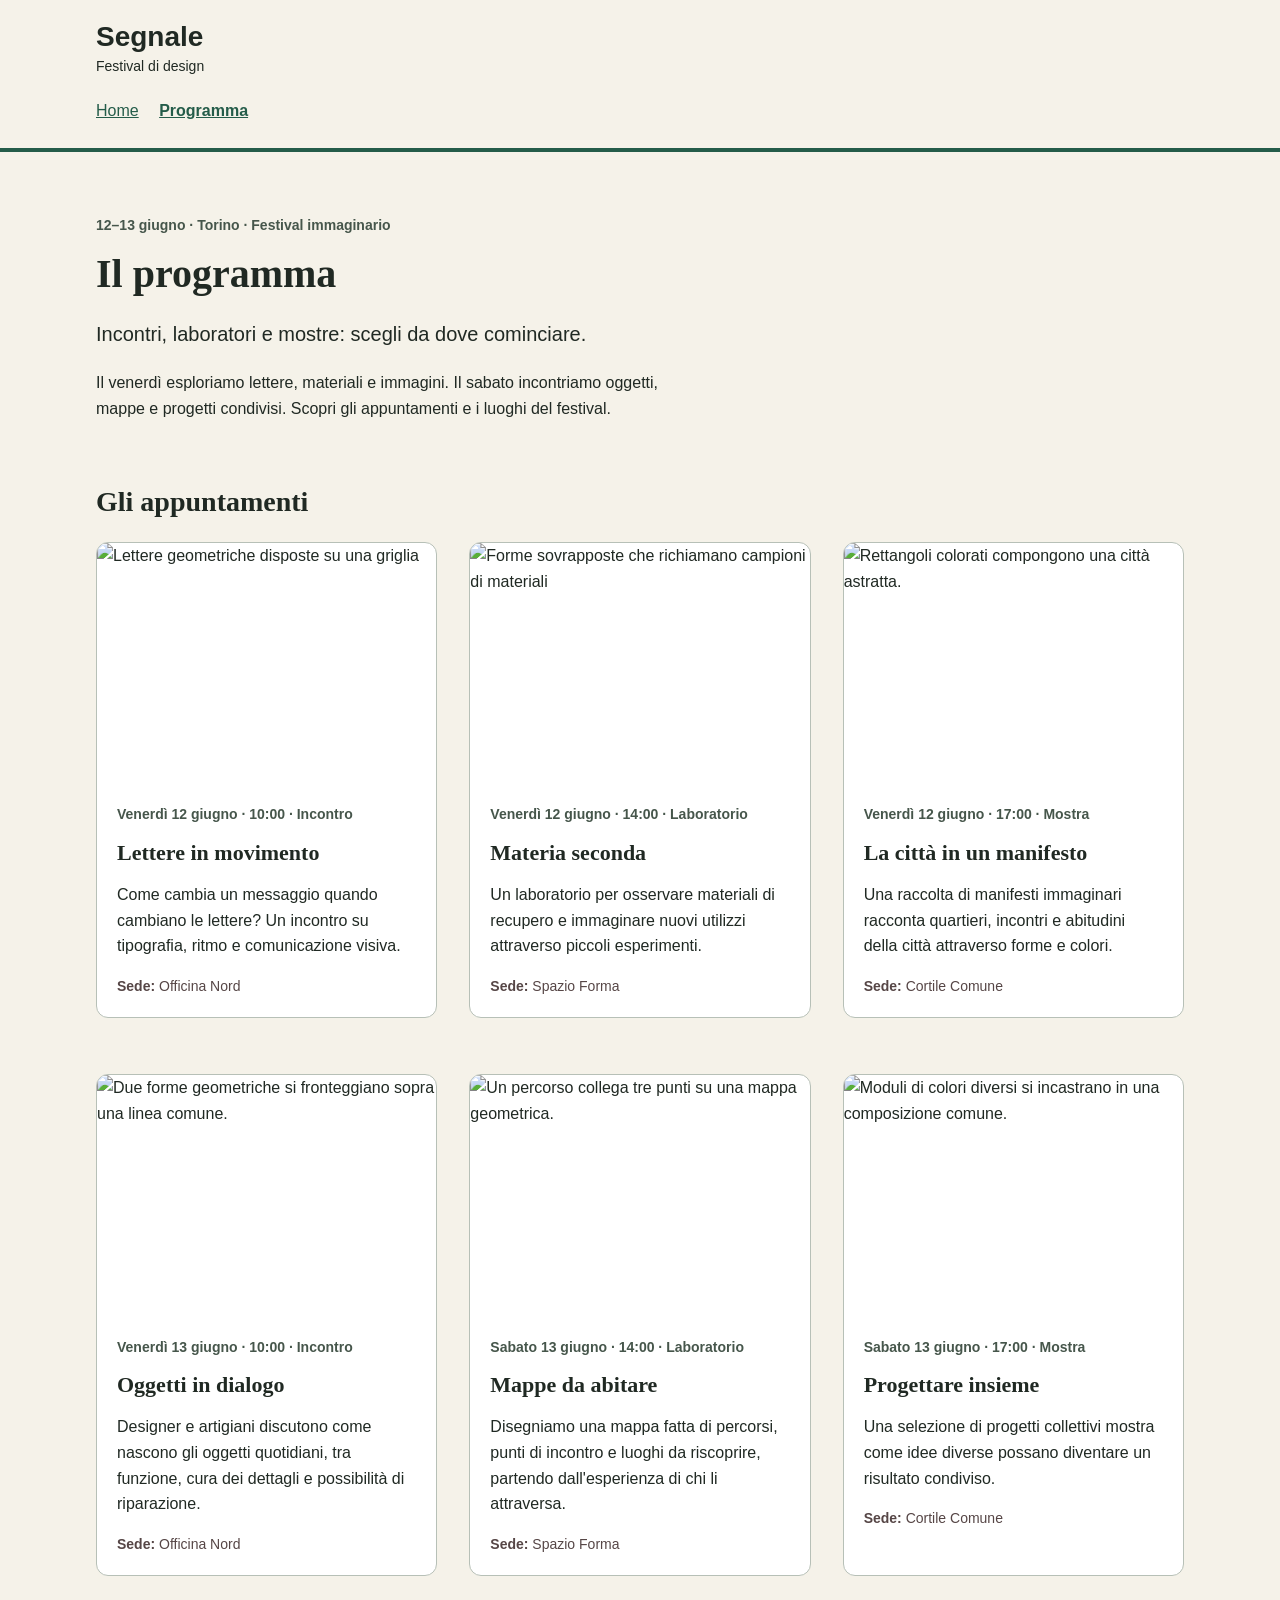
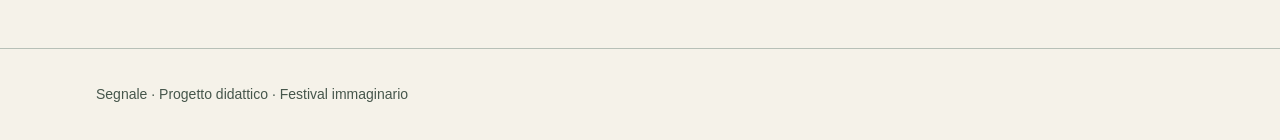
==== programma.html @ ca5b740c "Add files via upload" ====
<!doctype html>
<html lang="it">
<head>
  <meta charset="utf-8">
  <meta name="viewport" content="width=device-width, initial-scale=1">
  <title>Programma — Segnale</title>
  <link rel="stylesheet" href="style.css">
</head>
<body>
  <a class="skip-link" href="#contenuto">Vai al contenuto</a>
  <header class="site-header">
    <div class="container">
      <a class="brand" href="index.html">Segnale<span>Festival di design</span></a>
      <nav aria-label="Navigazione principale">
        <a href="index.html">Home</a>

        <a href="programma.html" aria-current="page">Programma</a>
      </nav>
    </div>
  </header>

  <main id="contenuto" class="container">
    <section class="intro" aria-labelledby="titolo-programma">
      <p class="eyebrow">12–13 giugno · Torino · Festival immaginario</p>
      <h1 id="titolo-programma">Il programma</h1>
      <p class="lead">Incontri, laboratori e mostre: scegli da dove cominciare.</p>
      <p class="reading-text">Il venerdì esploriamo lettere, materiali e immagini. Il sabato incontriamo oggetti, mappe e progetti condivisi. Scopri gli appuntamenti e i luoghi del festival.</p>
    </section>

    <section class="content-section" aria-labelledby="titolo-eventi">
      <h2 id="titolo-eventi">Gli appuntamenti</h2>
      <div class="event-grid">
        <article class="event-card">
          <img src="assets/lettere-in-movimento.svg" alt="Lettere geometriche disposte su una griglia" width="900" height="600">
          <div class="event-body">
            <p class="event-meta">Venerdì 12 giugno · 10:00 · Incontro</p>
            <h3>Lettere in movimento</h3>
            <p>Come cambia un messaggio quando cambiano le lettere? Un incontro su tipografia, ritmo e comunicazione visiva.</p>
            <p class="event-place"><strong>Sede:</strong> Officina Nord</p>
          </div>
        </article>
        
        <article class="event-card">
          <img src="assets/materia-seconda.svg" alt="Forme sovrapposte che richiamano campioni di materiali" width="900" height="600">
          <div class="event-body">
            <p class="event-meta">Venerdì 12 giugno · 14:00 · Laboratorio</p>
            <h3>Materia seconda</h3>
            <p>Un laboratorio per osservare materiali di recupero e immaginare nuovi utilizzi attraverso piccoli esperimenti.</p>
            <p class="event-place"><strong>Sede:</strong> Spazio Forma</p>
          </div>
        </article>

        <article class="event-card">
          <img src="assets/citta-manifesto.svg" alt="Rettangoli colorati compongono una città astratta." width="900" height="600">
          <div class="event-body">
            <p class="event-meta">Venerdì 12 giugno · 17:00 · Mostra</p>
            <h3>La città in un manifesto</h3>
            <p>Una raccolta di manifesti immaginari racconta quartieri, incontri e abitudini della città attraverso forme e colori.</p>
            <p class="event-place"><strong>Sede:</strong> Cortile Comune</p>
          </div>
        </article>

         <article class="event-card">
          <img src="assets/oggetti-dialogo.svg" alt="Due forme geometriche si fronteggiano sopra una linea comune." width="900" height="600">
          <div class="event-body">
            <p class="event-meta">Venerdì 13 giugno · 10:00 · Incontro</p>
            <h3>Oggetti in dialogo</h3>
            <p>Designer e artigiani discutono come nascono gli oggetti quotidiani, tra funzione, cura dei dettagli e possibilità di riparazione.</p>
            <p class="event-place"><strong>Sede:</strong> Officina Nord</p>
          </div>
        </article>
      
         <article class="event-card">
          <img src="assets/mappe-abitare.svg" alt="Un percorso collega tre punti su una mappa geometrica." width="900" height="600">
          <div class="event-body">
            <p class="event-meta">Sabato 13 giugno · 14:00 · Laboratorio</p>
            <h3>Mappe da abitare</h3>
            <p>Disegniamo una mappa fatta di percorsi, punti di incontro e luoghi da riscoprire, partendo dall'esperienza di chi li attraversa.</p>
            <p class="event-place"><strong>Sede:</strong> Spazio Forma</p>
          </div>
        </article>

         <article class="event-card">
          <img src="assets/progettare-insieme.svg" alt="Moduli di colori diversi si incastrano in una composizione comune." width="900" height="600">
          <div class="event-body">
            <p class="event-meta">Sabato 13 giugno · 17:00 · Mostra</p>
            <h3>Progettare insieme</h3>
            <p>Una selezione di progetti collettivi mostra come idee diverse possano diventare un risultato condiviso.</p>
            <p class="event-place"><strong>Sede:</strong> Cortile Comune</p>
          </div>
        </article>
        <!-- Aggiungere qui gli altri quattro eventi indicati in istruzioni/CONTENUTI-EVENTI.md. -->
      </div>
    </section>
  </main>

  <footer class="site-footer"><div class="container"><p>Segnale · Progetto didattico · Festival immaginario</p></div></footer>
</body>
</html>
---- style.css ----
:root {
  --colore-primario: #245c49;
  --colore-primario-scuro: #173f32;
  --colore-sfondo: #f5f2e9;
  --colore-testo: #202923;
  --font-testo: Arial, Helvetica, sans-serif;
  --font-titoli: Georgia, "Times New Roman", serif;
}

* {
  box-sizing: border-box;
}

body {
  margin: 0;
  background: var(--colore-sfondo);
  color: var(--colore-testo);
  font-family: var(--font-testo);
  font-size: 1rem;
  line-height: 1.6;
}

a {
  color: var(--colore-primario);
}

a:hover {
  text-decoration-thickness: 3px;
}

a:focus-visible {
  outline: 3px solid var(--colore-testo);
  outline-offset: 4px;
}

.container {
  width: 92%;
  max-width: 68rem;
  margin: 0 auto;
}

.site-header {
  padding: 1.25rem 0;
  border-bottom: 4px solid var(--colore-primario);
}

.brand {
  display: inline-block;
  color: var(--colore-testo);
  font-size: 1.75rem;
  font-weight: bold;
  line-height: 1.2;
  text-decoration: none;
}

.brand span {
  display: block;
  margin-top: 0.25rem;
  font-size: 0.875rem;
  font-weight: normal;
}

nav {
  margin-top: 1rem;
}

nav a {
  display: inline-block;
  margin-right: 1rem;
  padding: 0.25rem 0;
}

nav a[aria-current="page"] {
  font-weight: bold;
}

.intro {
  padding: 3rem 0 1rem;
}

.eyebrow,
.event-meta {
  color: #46564b;
  font-size: 0.875rem;
  font-weight: bold;
}

h1,
h2,
h3 {
  font-family: var(--font-titoli);
  line-height: 1.2;
}

h1 {
  max-width: 18ch;
  margin: 0.75rem 0 1.25rem;
  font-size: 2.5rem;
}

h2 {
  font-size: 1.75rem;
}

h3 {
  margin: 0.5rem 0 0.75rem;
  font-size: 1.375rem;
}

.lead {
  max-width: 48ch;
  font-size: 1.25rem;
}

.reading-text {
  max-width: 65ch;
}

.button-link {
  display: inline-block;
  margin-top: 1rem;
  padding: 0.75rem 1.25rem;
  border-radius: 0.5rem;
  background: var(--colore-primario);
  color: #ffffff;
  font-weight: bold;
  text-decoration: none;
}

.button-link:hover {
  background: var(--colore-primario-scuro);
}

.content-section {
  margin: 2rem 0 3rem;
}

.festival-image {
  display: block;
  width: 100%;
  max-width: 54rem;
  height: auto;
  margin-top: 1.5rem;
  border-radius: 0.75rem;
}

.venues {
  padding-left: 1.25rem;
}

.venues li {
  margin-bottom: 0.5rem;
}

.event-grid {
  display: grid;
  grid-template-columns: repeat(2, 1fr);
  gap: 2rem;
}


.event-card {
  margin-bottom: 1.5rem;
  overflow: hidden;
  border: 1px solid #b7c0b7;
  border-radius: 0.75rem;
  background: #ffffff;
}

.event-card img {
  display: block;
  width: 100%;
  height: auto;
}

.event-body {
  padding: 1.25rem;
}

.event-body p:last-child {
  margin-bottom: 0;
}

.event-place {
  color: #564646;
  font-size: 0.875rem;
}

.site-footer {
  padding: 1.25rem 0;
  border-top: 1px solid #b7c0b7;
  color: #46564b;
  font-size: 0.875rem;
}

.skip-link {
  position: absolute;
  top: -6rem;
  left: 1rem;
  padding: 0.75rem 1rem;
  background: #ffffff;
  color: var(--colore-testo);
}

.skip-link:focus {
  top: 1rem;
}

@media (max-width: 599px) {
  .event-grid {
    grid-template-columns: 1fr;
  }
}

@media (min-width: 1024px) {
  .event-grid {
    grid-template-columns: repeat(3, minmax(0, 1fr));
  }
}
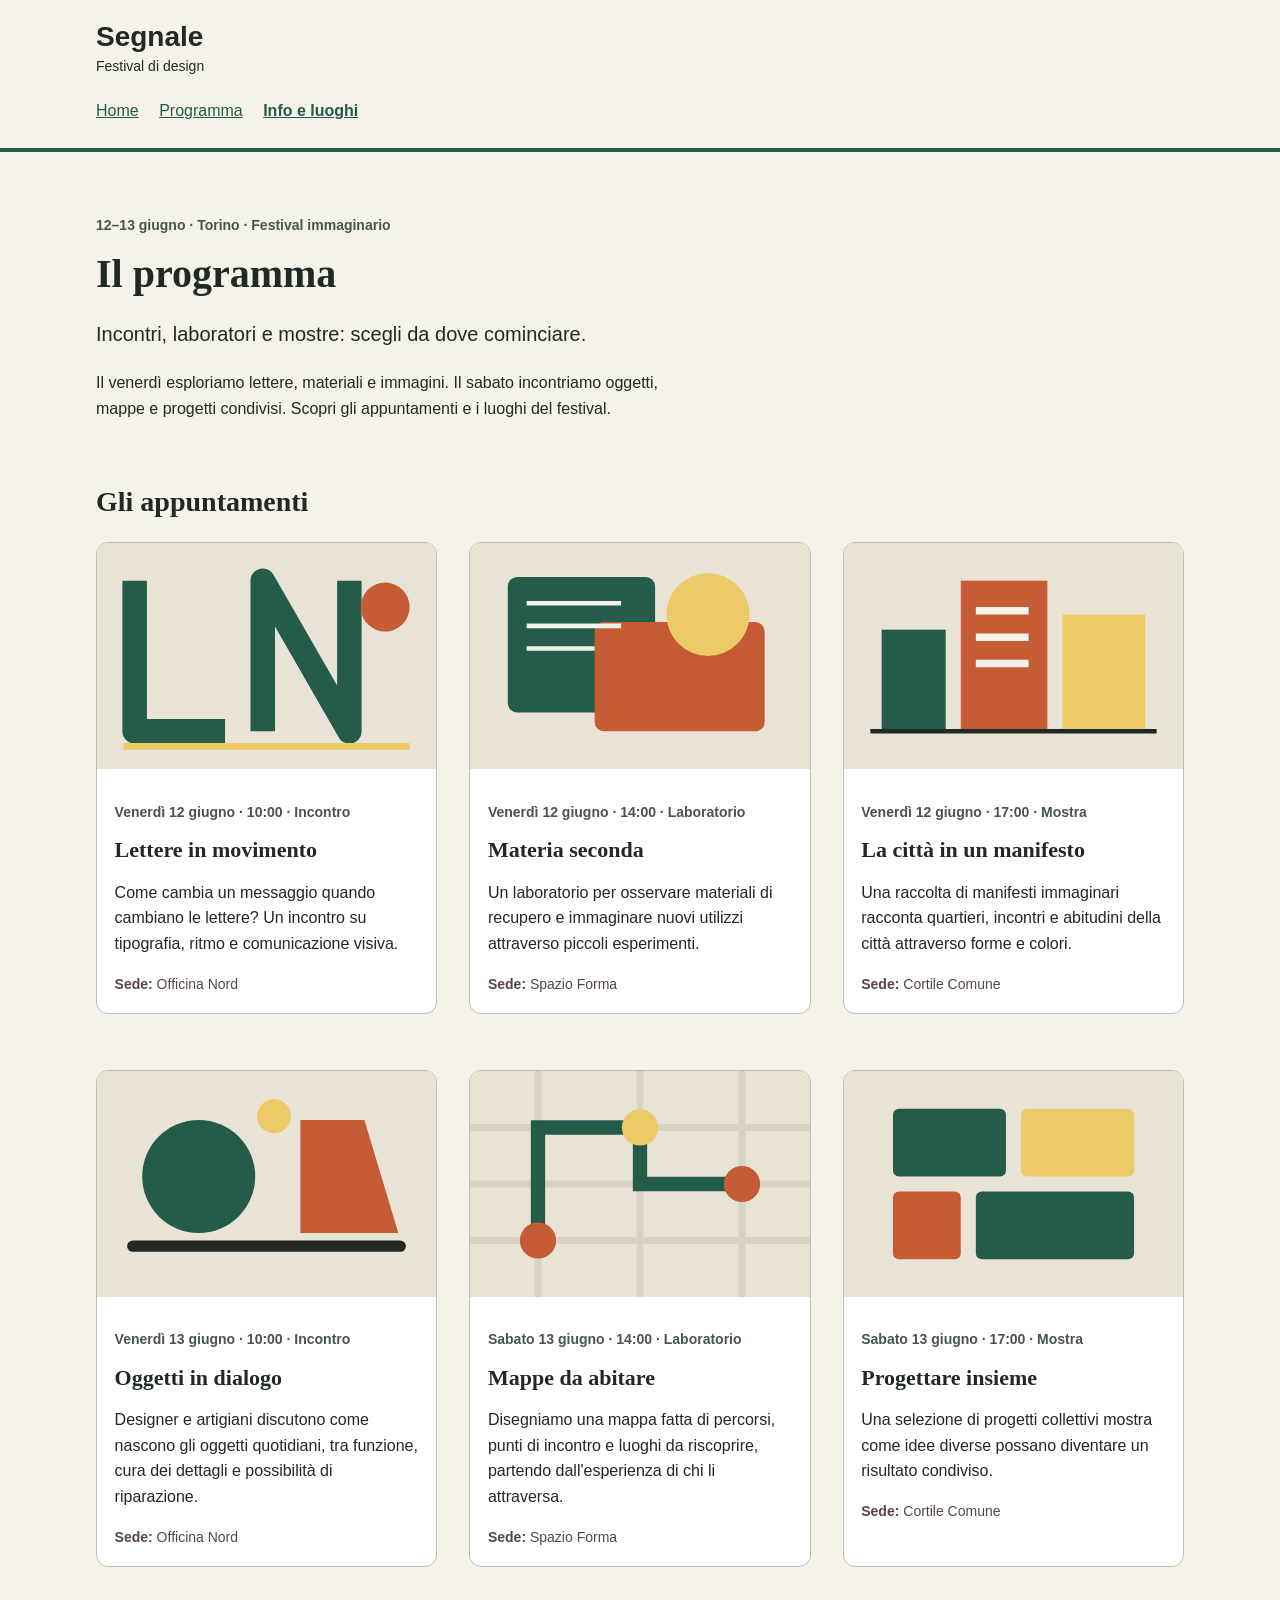
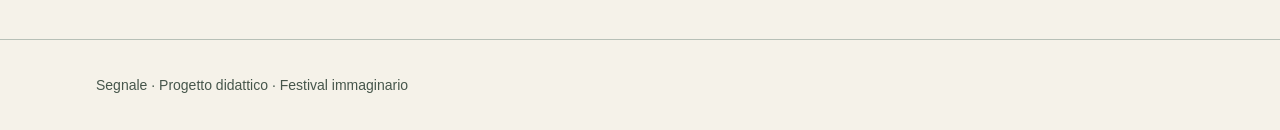
==== commit 2596917e: "Add files via upload" ====
--- a/programma.html
+++ b/programma.html
@@ -13,8 +13,8 @@
       <a class="brand" href="index.html">Segnale<span>Festival di design</span></a>
       <nav aria-label="Navigazione principale">
         <a href="index.html">Home</a>
-
-        <a href="programma.html" aria-current="page">Programma</a>
+        <a href="programma.html">Programma</a>
+        <a href="info.html" aria-current="page">Info e luoghi</a>
       </nav>
     </div>
   </header>
--- a/style.css
+++ b/style.css
@@ -216,4 +216,180 @@
   .event-grid {
     grid-template-columns: repeat(3, minmax(0, 1fr));
   }
-}+}
+
+  h1 {
+    font-size: clamp(2rem, 9vw, 2.5rem);
+  }
+
+  .event-body,
+  .venue-card {
+    padding: 1.1rem;
+  }
+
+  /* Slider fotografico delle sedi: Swiper 14.4.0 */
+.venue-slider {
+  width: 100%;
+  max-width: 58rem;
+  margin-top: 1.5rem;
+}
+
+.venue-swiper {
+  width: 100%;
+  overflow: hidden;
+  border: 1px solid #b7c0b7;
+  border-radius: 0.75rem;
+  background: #ffffff;
+}
+
+.venue-slide {
+  min-width: 0;
+  margin: 0;
+  background: #ffffff;
+}
+
+.venue-slide img {
+  display: block;
+  width: 100%;
+  aspect-ratio: 16 / 9;
+  object-fit: cover;
+}
+
+.venue-slide figcaption {
+  padding: 1.25rem 1.5rem 1.5rem;
+}
+
+.venue-slide figcaption h3 {
+  margin-top: 0;
+}
+
+.venue-slide figcaption p {
+  max-width: 65ch;
+  margin-bottom: 0;
+}
+
+.venue-controls {
+  display: flex;
+  align-items: center;
+  justify-content: space-between;
+  gap: 1rem;
+  margin-top: 1rem;
+}
+
+.venue-button {
+  min-height: 2.75rem;
+  padding: 0.65rem 1rem;
+  border: 0;
+  border-radius: 0.5rem;
+  background: var(--colore-primario);
+  color: #ffffff;
+  font: inherit;
+  font-weight: bold;
+  cursor: pointer;
+}
+
+.venue-button:hover {
+  background: var(--colore-primario-scuro);
+}
+
+.venue-button:focus-visible {
+  outline: 3px solid var(--colore-testo);
+  outline-offset: 3px;
+}
+
+.venue-button:disabled {
+  opacity: 0.45;
+  cursor: not-allowed;
+}
+
+.venue-counter {
+  margin: 0;
+  color: var(--colore-testo);
+  font-size: 0.9rem;
+  font-weight: bold;
+  white-space: nowrap;
+}
+
+@media (max-width: 480px) {
+  .venue-slide figcaption {
+    padding: 1rem;
+  }
+
+  .venue-controls {
+    gap: 0.5rem;
+  }
+
+  .venue-button {
+    padding: 0.6rem 0.75rem;
+    font-size: 0.9rem;
+  }
+}
+
+/* Mappa uMap e indirizzi delle sedi. */
+.map-embed {
+  position: relative;
+  width: 100%;
+  height: clamp(320px, 55vw, 520px);
+  overflow: hidden;
+  border: 1px solid #b7c0b7;
+  border-radius: 0.75rem;
+  background: #ffffff;
+}
+
+.map-embed iframe {
+  display: block;
+  width: 100%;
+  height: 100%;
+  border: 0;
+}
+
+.map-fullscreen {
+  margin-top: 0.75rem;
+}
+
+.address-grid {
+  display: grid;
+  grid-template-columns: repeat(3, minmax(0, 1fr));
+  gap: 1.25rem;
+}
+
+.address-card {
+  min-width: 0;
+  padding: 1.25rem;
+  border: 1px solid #b7c0b7;
+  border-radius: 0.75rem;
+  background: #ffffff;
+}
+
+.address-card h3 {
+  margin-top: 0;
+}
+
+.address-card a,
+.photo-credits a {
+  overflow-wrap: anywhere;
+}
+
+.photo-credits ul {
+  padding-left: 1.25rem;
+}
+
+.photo-credits li {
+  margin-bottom: 0.5rem;
+}
+
+@media (max-width: 767px) {
+  .address-grid {
+    grid-template-columns: minmax(0, 1fr);
+  }
+
+  .map-embed {
+    height: 360px;
+  }
+}
+
+@media (min-width: 768px) and (max-width: 1023px) {
+  .address-grid {
+    grid-template-columns: repeat(2, minmax(0, 1fr));
+  }
+}
